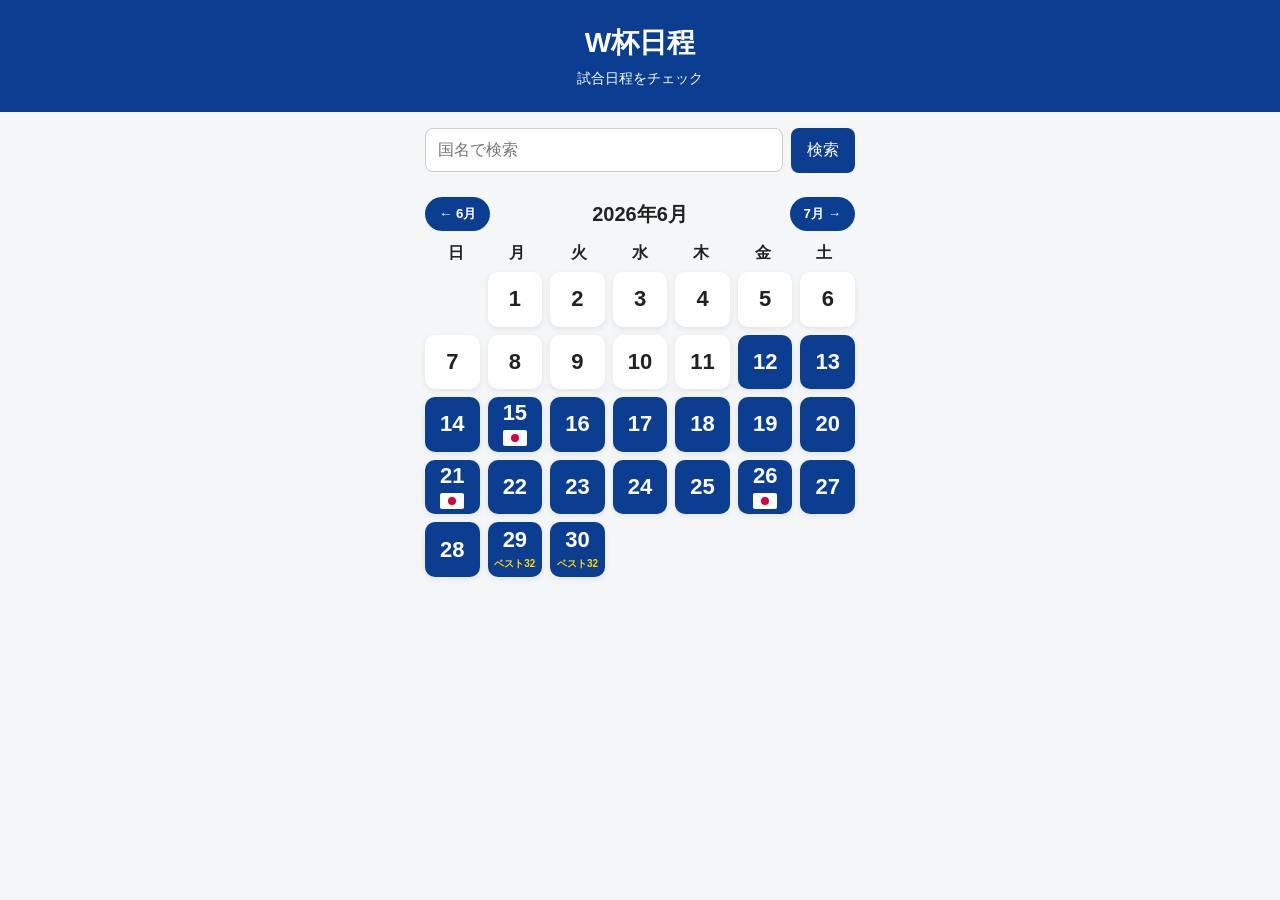
==== index.html @ f2be0881 "W杯日程アプリ作成" ====
<!DOCTYPE html>
<html lang="ja">
<head>
  <meta charset="UTF-8" />
  <meta name="viewport" content="width=device-width, initial-scale=1.0" />
  <title>W杯日程アプリ</title>
  <link rel="stylesheet" href="style.css" />
</head>
<body>
  <header class="app-header">
    <h1>W杯日程</h1>
    <p>試合日程をチェック</p>
  </header>

  <main class="app-main">
    <section class="search-area">
      <div class="search-wrapper">
        <input
          type="text"
          id="teamSearchInput"
          placeholder="国名で検索"
          list="teamList"
        />

        <datalist id="teamList"></datalist>

      </div>

      <button id="teamSearchButton">
        検索
      </button>
    </section>

    <section class="calendar-area">
      <div class="month-nav">
        <button id="prevMonthButton">← 6月</button>
        <h2 id="monthTitle">2026年7月</h2>
        <button id="nextMonthButton">7月 →</button>
      </div>

      <div class="week-row">
        <div>日</div>
        <div>月</div>
        <div>火</div>
        <div>水</div>
        <div>木</div>
        <div>金</div>
        <div>土</div>
      </div>

      <div id="calendarGrid" class="calendar-grid">
        <!-- JSで日付生成 -->
      </div>
    </section>
  </main>

  <script src="index.js"></script>
</body>
</html>
---- style.css ----
body {
  margin: 0;
  font-family: Arial, sans-serif;
  background: #f4f6f8;
  color: #222;
}

.app-header {
  background: #0b3d91;
  color: white;
  padding: 24px 16px;
  text-align: center;
}

.app-header h1 {
  margin: 0;
  font-size: 28px;
}

.app-header p {
  margin: 8px 0 0;
  font-size: 14px;
}

.app-main {
  max-width: 430px;
  margin: 0 auto;
  padding: 16px;
}

.search-area {
  display: flex;
  gap: 8px;
  margin-bottom: 24px;
}

.search-area input {
  flex: 1;
  padding: 12px;
  font-size: 16px;
  border: 1px solid #ccc;
  border-radius: 8px;
}

.search-wrapper input {
  width: 100%;
  padding: 12px;
  font-size: 16px;
  border: 1px solid #ccc;
  border-radius: 8px;
  box-sizing: border-box;
}

.search-area button {
  padding: 12px 16px;
  font-size: 16px;
  border: none;
  border-radius: 8px;
  background: #0b3d91;
  color: white;
  flex-shrink: 0;
}

.calendar-area h2 {
  font-size: 20px;
  margin-bottom: 12px;
}

.calendar-list {
  display: flex;
  flex-direction: column;
  gap: 12px;
}

.date-card {
  background: white;
  padding: 16px;
  border-radius: 12px;
  box-shadow: 0 2px 8px rgba(0,0,0,0.08);
}

.date-card h3 {
  margin: 0 0 8px;
  font-size: 18px;
}

.date-card p {
  margin: 0;
  font-size: 14px;
  color: #555;
}

.week-row {
  display: grid;
  grid-template-columns: repeat(7, 1fr);
  text-align: center;
  margin-bottom: 8px;
  font-weight: bold;
}

.calendar-grid {
  display: grid;
  grid-template-columns: repeat(7, 1fr);
  gap: 8px;
}

.day-card {
  aspect-ratio: 1;
  background: white;
  border-radius: 10px;
  display: flex;
  flex-direction: column;
  align-items: center;
  justify-content: center;
  font-weight: bold;
  box-shadow: 0 2px 6px rgba(0,0,0,0.08);
  position: relative;
  cursor: pointer;
}

.day-card.has-match {
  background: #0b3d91;
  color: white;
}

.day-number {
  font-size: 22px;
  line-height: 1;
}

.flag {
  font-size: 20px;
  line-height: 1;
  margin-top: 6px;
}

.japan-flag {
  width: 24px;
  height: 16px;
  background: white;
  border-radius: 2px;
  margin-top: 6px;
  position: relative;
}

.japan-flag::before {
  content: "";
  width: 8px;
  height: 8px;
  background: #d7003a;
  border-radius: 50%;
  position: absolute;
  top: 4px;
  left: 8px;
}

.match-card {
  background: white;
  border-radius: 12px;
  padding: 20px 16px;
  margin-bottom: 12px;
  text-align: center;
  box-shadow: 0 2px 8px rgba(0,0,0,0.08);
}

.match-date {
  font-size: 16px;
  margin-bottom: 6px;
}

.match-time {
  font-size: 15px;
  margin-bottom: 10px;
}

.match-teams {
  display: flex;
  flex-direction: column;
  align-items: center;
  gap: 12px;
  margin-top: 12px;
}

.team {
  display: flex;
  align-items: center;
  gap: 10px;
}

.flag-image {
  width: 42px;
  height: auto;
  border-radius: 4px;
  box-shadow: 0 1px 4px rgba(0,0,0,0.15);
}

.team span {
  font-size: 22px;
  font-weight: bold;
}

.vs {
  font-size: 22px;
  font-weight: bold;
}

.back-button {
  display: block;
  margin: 0 auto 12px;
  background: white;
  color: #0b3d91;
  border: none;
  border-radius: 8px;
  padding: 8px 12px;
  font-weight: bold;
}

.search-wrapper {
  position: relative;
  flex: 1;
}

.suggest-list {
  position: absolute;
  top: 48px;
  left: 0;
  right: 0;
  background: white;
  border-radius: 8px;
  box-shadow: 0 2px 8px rgba(0,0,0,0.12);
  overflow: hidden;
  z-index: 10;
}

.suggest-item {
  padding: 12px;
  border-bottom: 1px solid #eee;
  cursor: pointer;
}

.suggest-item:hover {
  background: #f0f4ff;
}

.suggest-item:last-child {
  border-bottom: none;
}

.month-nav {
  display: flex;
  align-items: center;
  justify-content: space-between;
  margin-bottom: 12px;
}

.month-nav h2 {
  margin: 0;
  font-size: 20px;
}

.month-nav button {
  border: none;
  background: #0b3d91;
  color: white;
  padding: 8px 14px;
  border-radius: 999px;
  font-weight: bold;
  cursor: pointer;
}

.knockout-label {
  margin-top: 6px;
  font-size: 10px;
  font-weight: bold;
  color: gold;
}
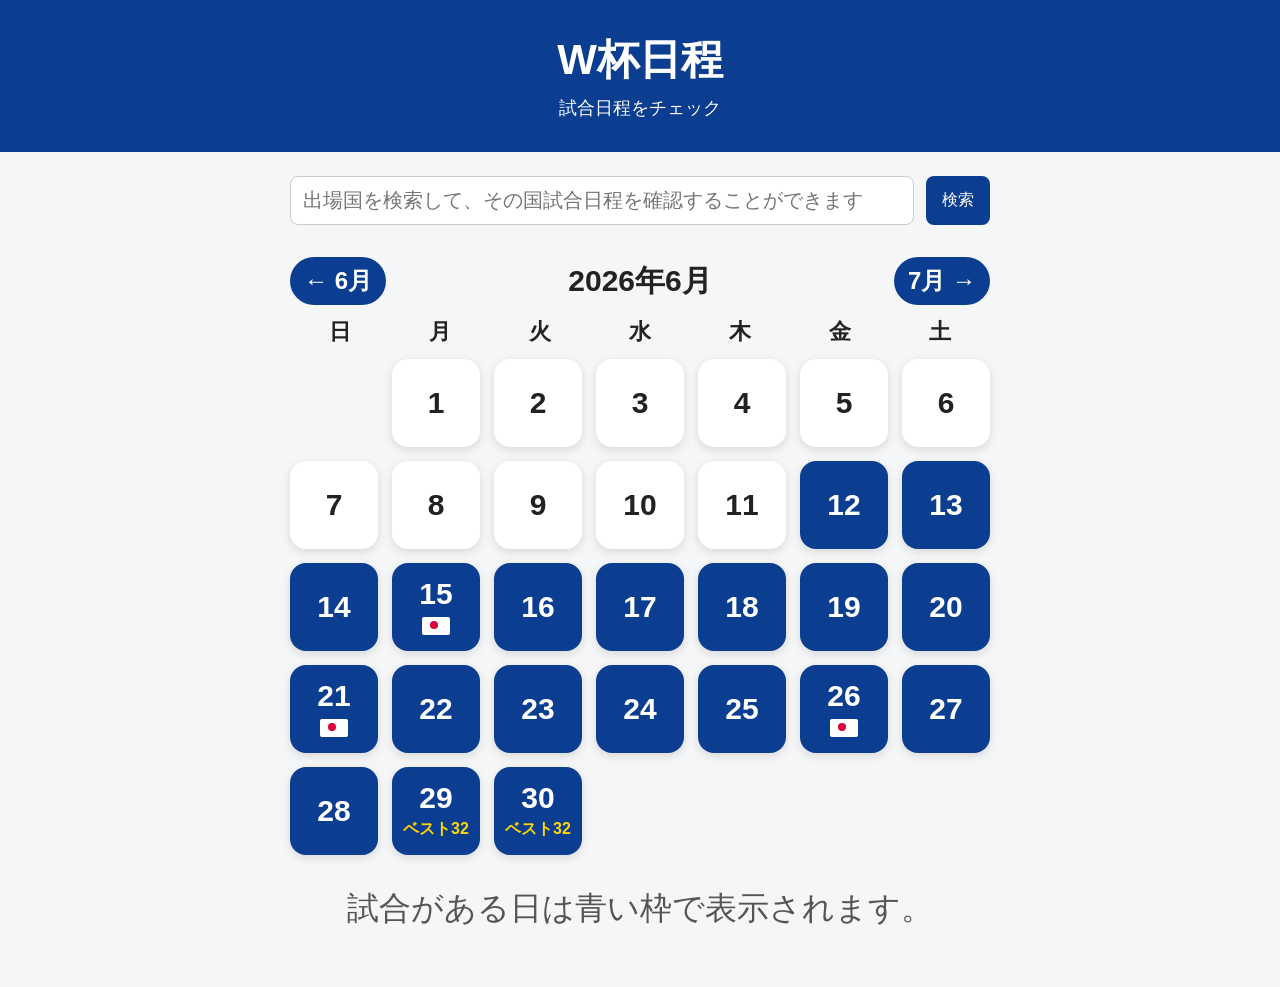
==== commit 3114b5eb: "調節" ====
--- a/index.html
+++ b/index.html
@@ -2,8 +2,12 @@
 <html lang="ja">
 <head>
   <meta charset="UTF-8" />
-  <meta name="viewport" content="width=device-width, initial-scale=1.0" />
-  <title>W杯日程アプリ</title>
+  <link rel="icon" href="favicon.png">
+  <meta
+  name="description"
+  content="2026年W杯の試合日程をカレンダー形式で確認できるアプリ。日本代表、決勝トーナメント、国別検索に対応。"
+  />
+  <title>2026年W杯試合日程カレンダー｜日本代表・決勝トーナメント対応</title>
   <link rel="stylesheet" href="style.css" />
 </head>
 <body>
@@ -18,7 +22,7 @@
         <input
           type="text"
           id="teamSearchInput"
-          placeholder="国名で検索"
+          placeholder="出場国を検索して、その国試合日程を確認することができます"
           list="teamList"
         />
 
@@ -51,9 +55,12 @@
       <div id="calendarGrid" class="calendar-grid">
         <!-- JSで日付生成 -->
       </div>
+      <div class="explanation">
+        <p>試合がある日は青い枠で表示されます。</p>
+      </div>
     </section>
   </main>
 
   <script src="index.js"></script>
 </body>
-</html>+</html>
--- a/style.css
+++ b/style.css
@@ -8,44 +8,44 @@
 .app-header {
   background: #0b3d91;
   color: white;
-  padding: 24px 16px;
+  padding: 32px 20px;
   text-align: center;
 }
 
 .app-header h1 {
   margin: 0;
-  font-size: 28px;
+  font-size: 42px;
 }
 
 .app-header p {
   margin: 8px 0 0;
-  font-size: 14px;
+  font-size: 18px;
 }
 
 .app-main {
-  max-width: 430px;
+  max-width: 700px;
   margin: 0 auto;
-  padding: 16px;
+  padding: 24px;
 }
 
 .search-area {
   display: flex;
-  gap: 8px;
-  margin-bottom: 24px;
+  gap: 12px;
+  margin-bottom: 32px;
 }
 
 .search-area input {
   flex: 1;
-  padding: 12px;
-  font-size: 16px;
+  padding: 16px 20px;
+  font-size: 18px;
   border: 1px solid #ccc;
-  border-radius: 8px;
+  border-radius: 12px;
 }
 
 .search-wrapper input {
   width: 100%;
   padding: 12px;
-  font-size: 16px;
+  font-size: 20px;
   border: 1px solid #ccc;
   border-radius: 8px;
   box-sizing: border-box;
@@ -62,8 +62,8 @@
 }
 
 .calendar-area h2 {
-  font-size: 20px;
-  margin-bottom: 12px;
+  font-size: 32px;
+  margin-bottom: 20px;
 }
 
 .calendar-list {
@@ -94,26 +94,28 @@
   display: grid;
   grid-template-columns: repeat(7, 1fr);
   text-align: center;
-  margin-bottom: 8px;
+  font-size: 22px;
+  margin-bottom: 12px;
   font-weight: bold;
 }
 
 .calendar-grid {
   display: grid;
   grid-template-columns: repeat(7, 1fr);
-  gap: 8px;
+  gap: 14px;
 }
 
 .day-card {
   aspect-ratio: 1;
   background: white;
-  border-radius: 10px;
+  border-radius: 16px;
+  font-size: 28px;
   display: flex;
   flex-direction: column;
   align-items: center;
   justify-content: center;
   font-weight: bold;
-  box-shadow: 0 2px 6px rgba(0,0,0,0.08);
+  box-shadow: 0 3px 10px rgba(0,0,0,0.12);
   position: relative;
   cursor: pointer;
 }
@@ -124,7 +126,7 @@
 }
 
 .day-number {
-  font-size: 22px;
+  font-size: 30px;
   line-height: 1;
 }
 
@@ -135,11 +137,11 @@
 }
 
 .japan-flag {
-  width: 24px;
-  height: 16px;
+  width: 28px;
+  height: 18px;
   background: white;
   border-radius: 2px;
-  margin-top: 6px;
+  margin-top: 8px;
   position: relative;
 }
 
@@ -157,7 +159,7 @@
 .match-card {
   background: white;
   border-radius: 12px;
-  padding: 20px 16px;
+  padding: 24px 20px;
   margin-bottom: 12px;
   text-align: center;
   box-shadow: 0 2px 8px rgba(0,0,0,0.08);
@@ -195,7 +197,7 @@
 }
 
 .team span {
-  font-size: 22px;
+  font-size: 24px;
   font-weight: bold;
 }
 
@@ -255,7 +257,7 @@
 
 .month-nav h2 {
   margin: 0;
-  font-size: 20px;
+  font-size: 30px;
 }
 
 .month-nav button {
@@ -266,11 +268,34 @@
   border-radius: 999px;
   font-weight: bold;
   cursor: pointer;
+  font-size: 24px;
 }
 
 .knockout-label {
   margin-top: 6px;
-  font-size: 10px;
+  font-size: 16px;
   font-weight: bold;
   color: gold;
+}
+
+.explanation {
+  margin-top: 16px;
+  font-size: 32px;
+  color: #555;
+  text-align: center;
+}
+
+.search-area select {
+  flex: 1;
+  padding: 16px;
+  font-size: 18px;
+  border: 1px solid #ccc;
+  border-radius: 12px;
+  text-align: center;
+}
+
+.match-group {
+  font-size: 16px;
+  font-weight: bold;
+  margin-bottom: 8px;
 }
